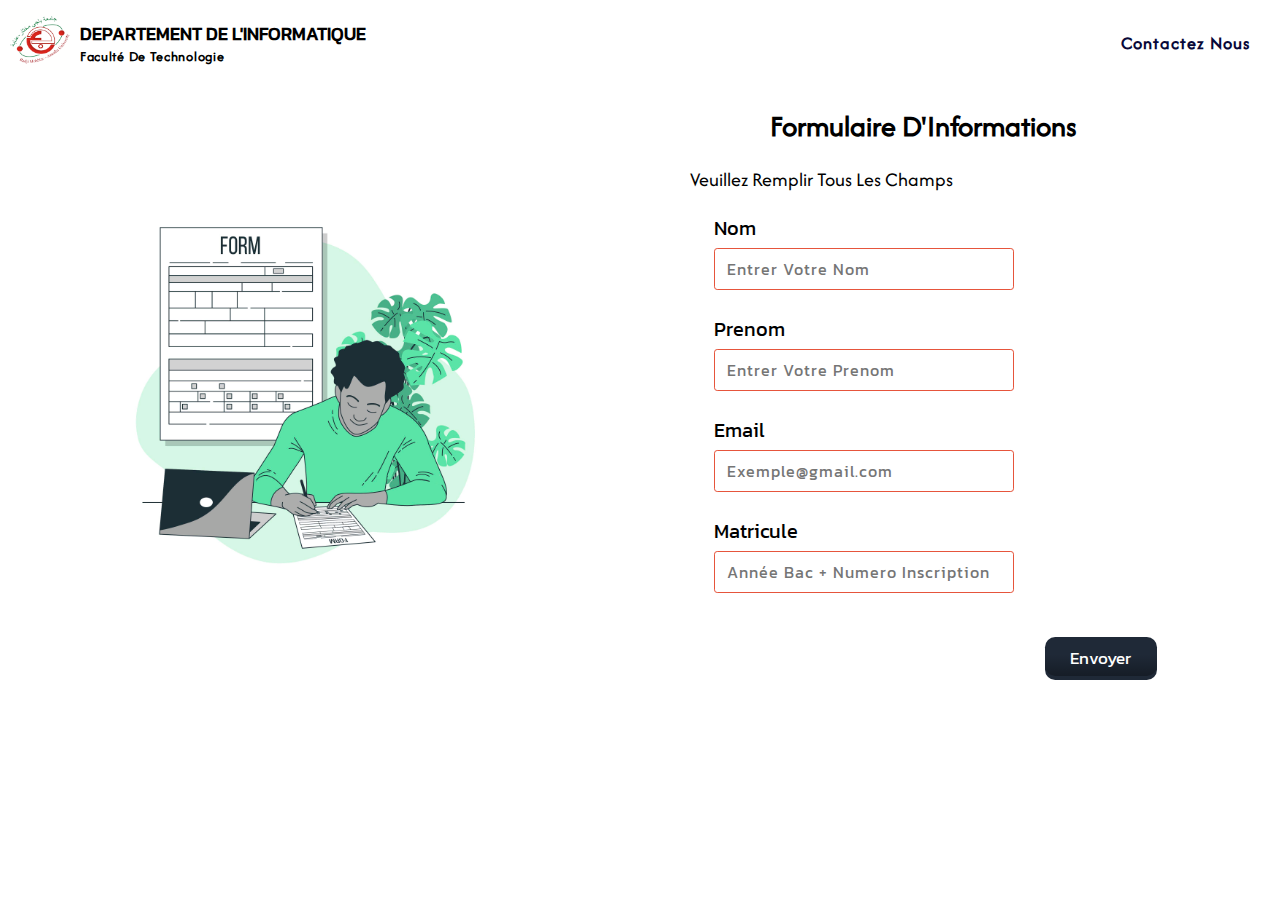
==== index.html @ dd4b0e99 "Final" ====
<!DOCTYPE html>
<html lang="en">
<head>
    <meta charset="UTF-8">
    <meta name="viewport" content="width=device-width, initial-scale=1.0">
    <link rel="stylesheet" href="css/nav.css">
    <link rel="stylesheet" href="css/home.css">
    <link rel="shortcut icon" href="icons/Badji1.png" type="image/x-icon">
    <title>Home</title>
</head>
<body>
    <nav>
        <div id="logo_title">
            <a href="#"><img id="logo" src="../icons/Badji.png" alt=""></a>
            <div>
                <h1>DEPARTEMENT DE L'INFORMATIQUE</h1>
                <h4>Faculté De Technologie</h4>
            </div>
        </div>
        <div id="btn" class="nav_btn" style="align-self: center;">
            <a href="pages/contact.html" id="contactez">Contactez Nous</a>
        </div>

        <img id="open" class="toggle" src="icons/icon-hamburger.svg" alt="">
        <img id="close" src="icons/icon-close.svg" alt="">
    </nav>



    <div class="frame">
        <div class="left">
            <img src="images/1.jpg" alt="">
        </div>
        <div class="right">
            <h2>Formulaire D'Informations</h2>
            <p>Veuillez Remplir Tous Les Champs</p>

            <form id="myForm" action="" method="">
                <div class="inputs">
                    <p class="input-container">
                        <label for="nom">Nom</label>
                        <input type="text" required placeholder="Entrer Votre Nom" name="nom" id="nom" class="input-field" autocomplete="name">
                    </p>
                    <br>
                    <p class="input-container">
                        <label for="prenom">Prenom</label>
                        <input type="text" required placeholder="Entrer Votre Prenom" name="prenom" id="prenom" class="input-field" autocomplete="name">
                    </p>
                    <br>
                    <p class="input-container">
                        <label for="email">Email</label>
                        <input type="email" required placeholder="Exemple@gmail.com" name="email" id="email" class="input-field" autocomplete="name">
                    </p>
                    <br>
                    <p class="input-container">
                        <label for="numIns">Matricule</label>
                        <input type="number" required minlength="8" placeholder="Année Bac + Numero Inscription" name="numIns" id="numIns" class="input-field" autocomplete="name">
                    </p>
                </div>

                <!-- <span id="error">ERROR</span> -->
                <br>
                <div class="btn">
                    <button id="send" type="submit">
                        <span class="transition"></span>
                        <span class="gradient"></span>
                        <span class="label">Envoyer</span>
                    </button>
                </div>
            </form>

        </div>


    </div>
</body>
<script src="js/respNav.js"></script>
<script src="js/formData.js"></script>
</html>
---- css/nav.css ----
::-webkit-scrollbar{
    display: none;
}

@font-face {
    font-family: "MyFont1";
    src: url(../fonts/Kanit-Regular.ttf);
}

@font-face {
    font-family: "MyFont2";
    src: url(../fonts/Afacad-Regular.ttf);
}

*{
    margin: 0;
    padding: 0;
    box-sizing: border-box;
    font-family: "MyFont1";
}




nav{
    padding: 10px;
    display: flex;
    justify-content: space-between;
}

#logo_title{
    display: flex;
    div{
        align-self: center;
    }
    
    h1{
        font-family: "MyFont1";
        align-self: center;
        margin-left: 10px;
        font-size: 18px;
    }
    
    h4{
        font-family: "MyFont2";
        align-self: center;
        margin-left: 10px;
        letter-spacing: 0.7px;
        font-size: 14px;
    }
    
    #logo{
        width: 60px;
        height: 60px;
    }

}

#contactez{
    align-self: center;
    text-decoration: none;
    color: rgb(8, 8, 56);
    font-family: "MyFont2";
    font-size: 18px;
    font-weight: 600;
    letter-spacing: 1px;
    margin-right: 20px;

    &:hover{
        color: #029155;
        transition: all 0.3s ease-in-out;
        transform: scale(1.01);
    }
}


#open,#close{
    position: absolute;
    right: 20px;
    width: 20px;
    height: 20px;
    display: none;
    z-index: 100;
    align-self: center;
}

.active{
    background: rgba(101, 101, 101, 0.395);
    backdrop-filter: blur(10px);
        width: 170px;
        display: block;
        position: absolute;
        top: 10px;
        right: 10px;
        bottom: 10px;
        overflow: hidden;
        border-radius: 1em;
        display: flex;
        flex-direction: column;
        z-index: 99;
        animation: Drop 0.1s linear ;
        animation-iteration-count: 1;
        
        #contactez{
            font-size: 16px;
            margin-top: 80px;            
        }
    }
    @keyframes Drop {
        0%   {right:-180px;}
        10%   {right:-160px;}
        20%   {right:-1400px;}
        30%   {right:-120px;}
        40%   {right:-100px;}
        50%   {right:-80px;}
        60%   {right:-60px;}
        70%   {right:-40px;}
        80%   {right:-20px;}
        90%   {right: 0px;}
        100%  {right:10px;}
    }


    
    

@media screen and (min-width: 317px) and (max-width: 590px) {
    #logo_title{
        h1{
            font-size: 12px;
            font-weight: 600;
            margin-bottom: 5px;
            width:100px;
        }

        h4{
            font-size: 10px;
        }
    }

    .nav_btn{
        display: none;
    }

    #open{
        display: block;
        
    }

}

@media screen and (max-width: 316px){
    #logo_title{
        h1{ 
            width: 80px;
            font-size: 8px;
            font-weight: 600;
        }
        h4{
            font-size: 6px;
        }
    }

    .nav_btn{
        display: none;
    }

    #open{
        display: block;
    }

}
---- css/home.css ----
.frame{
        display: flex;
        justify-content: space-around;
        width: 95%;
        margin: 20px auto;
        
        .left{
            width: 30%;
            align-self: center;
            
            img{
                width: 100%;
            }
        }
        
        .right{
            width: 40%;
            padding-left: 20px;

            h2{
                font-family: "MyFont2";
                font-size: 30px;
                text-align: center;
                margin-bottom: 20px;
            }
            
            p{
                font-family: "MyFont2";
                font-size: 20px;

            }

            .inputs{
                width: 90%;
                margin: 20px auto;
            }

            .input-container {
              --c-text: rgb(50, 50, 80);
              --c-bg: rgb(252, 252, 252);
              --c-outline: rgb(55, 45 , 190);
              display: grid;
              gap: 5px;
              position: relative;
              max-width: 300px;
              font-family: 'Segoe UI', Tahoma, Geneva, Verdana, sans-serif;
              color: black;
            }

            .input-field {
              padding: 0.5em 0.75em;
              border-radius: 0.2em;
              border: 1px solid var(--c-border, currentColor);
              color: var(--c-text);
              font-size: 1rem;
              letter-spacing: 0.1ch;
              width: 100%;
            }

            .input-field:invalid {
              --c-border: rgb(230, 85, 60);
              /* --c-text: rgb(230, 85, 60); */
              --c-outline: rgb(230, 85, 60);
            }

            .input-field:is(:disabled, :read-only) {
              --c-border: rgb(150, 150, 150);
              --c-text: rgb(170, 170, 170);
            }

            .input-field:is(:focus, :focus-visible) {
              outline: 2px solid var(--c-outline);
              outline-offset: 2px;
            }

            input[type="number"]::-webkit-inner-spin-button,
            input[type="number"]::-webkit-outer-spin-button {
                -webkit-appearance: none;
                margin: 0;
            }

            .btn{
                width: 100%;
                display: flex;
                justify-content: end;
            }

            button {
              font-family: ui-monospace, SFMono-Regular, Menlo, Monaco, Consolas, "Liberation Mono", "Courier New", monospace;
              font-size: 17px;
              padding: 0.5em 1.5em;
              font-weight: 500;
              background: #1F2937;
              color: white;
              border: none;
              position: relative;
              overflow: hidden;
              border-radius: 0.6em;
            }

            .gradient {
              position: absolute;
              width: 100%;
              height: 100%;
              left: 0;
              top: 0;
              border-radius: 0.6em;
              margin-top: -0.25em;
              background-image: linear-gradient(rgba(0, 0, 0, 0), rgba(0, 0, 0, 0), rgba(0, 0, 0, 0.3));
            }

            .label {
              position: relative;
              top: -1px;
            }

            .transition {
              transition-timing-function: cubic-bezier(0, 0, 0.2, 1);
              transition-duration: 500ms;
              background-color: rgba(16, 185, 129, 0.6);
              border-radius: 9999px;
              width: 0;
              height: 0;
              position: absolute;
              left: 50%;
              top: 50%;
              transform: translate(-50%, -50%);
            }

            button:hover .transition {
              width: 14em;
              height: 14em;
            }

            button:active {
              transform: scale(0.97);
            }

            

        }
    }


@media screen and (min-width: 317px) and (max-width: 590px) {
    .frame{
        flex-direction: column;
        .left{
            width: 90%;
        }
        .right{
            width: 90%;
        }
    }

}

@media screen and (max-width: 316px){
    .frame{
        flex-direction: column;
        .left{
            width: 90%;
        }
        .right{
            width: 90%;
        }
    }
}
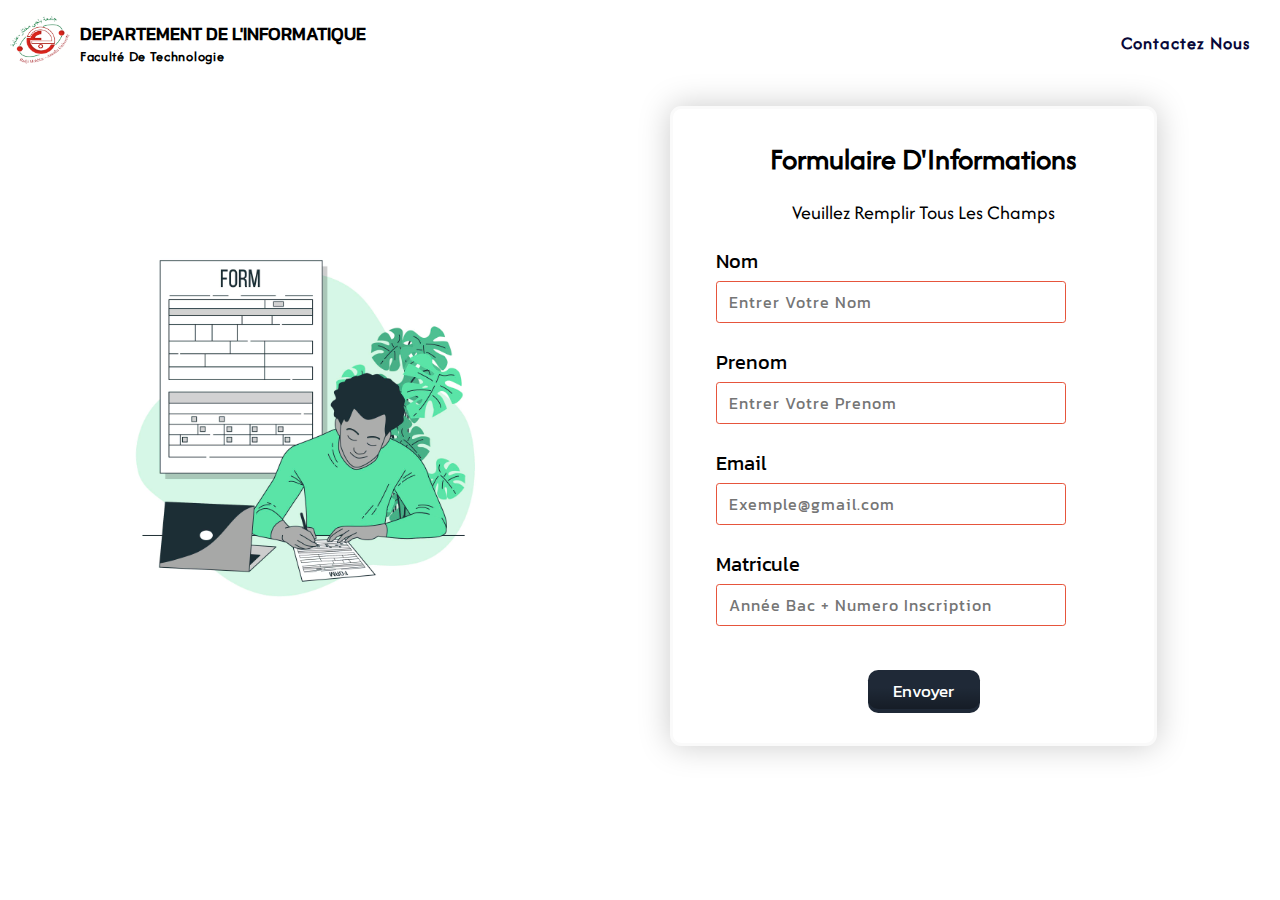
==== commit c6ca3398: "." ====
--- a/index.html
+++ b/index.html
@@ -6,12 +6,12 @@
     <link rel="stylesheet" href="css/nav.css">
     <link rel="stylesheet" href="css/home.css">
     <link rel="shortcut icon" href="icons/Badji1.png" type="image/x-icon">
-    <title>Home</title>
+    <title>Online Exam</title>
 </head>
 <body>
     <nav>
         <div id="logo_title">
-            <a href="#"><img id="logo" src="../icons/Badji.png" alt=""></a>
+            <a href="#"><img id="logo" src="icons/Badji.png" alt=""></a>
             <div>
                 <h1>DEPARTEMENT DE L'INFORMATIQUE</h1>
                 <h4>Faculté De Technologie</h4>
@@ -33,7 +33,7 @@
         </div>
         <div class="right">
             <h2>Formulaire D'Informations</h2>
-            <p>Veuillez Remplir Tous Les Champs</p>
+            <p style="text-align: center;">Veuillez Remplir Tous Les Champs</p>
 
             <form id="myForm" action="" method="">
                 <div class="inputs">
--- a/css/home.css
+++ b/css/home.css
@@ -16,12 +16,22 @@
         .right{
             width: 40%;
             padding-left: 20px;
+            background: rgb(255, 255, 255);
+            border-radius: 0.7em;
+            box-shadow: 0 0 2em #00000035;
+            transition: border 0.5s cubic-bezier(0.175, 0.885, 0.32, 1.275);
+            border: rgb(250, 250, 250) 0.2em solid;
+            /* width: 70%; */
+            /* margin: 20px auto; */
+            /* text-align: center; */
+
+            
 
             h2{
                 font-family: "MyFont2";
                 font-size: 30px;
                 text-align: center;
-                margin-bottom: 20px;
+                margin: 30px 0 20px 0;
             }
             
             p{
@@ -42,7 +52,7 @@
               display: grid;
               gap: 5px;
               position: relative;
-              max-width: 300px;
+              max-width: 350px;
               font-family: 'Segoe UI', Tahoma, Geneva, Verdana, sans-serif;
               color: black;
             }
@@ -82,7 +92,8 @@
             .btn{
                 width: 100%;
                 display: flex;
-                justify-content: end;
+                justify-content: center;
+                margin-bottom: 30px;
             }
 
             button {
@@ -141,6 +152,10 @@
         }
     }
 
+    .right:hover {
+      border: rgb(10, 152, 105) 0.2em solid;
+    }
+
 
 @media screen and (min-width: 317px) and (max-width: 590px) {
     .frame{
@@ -150,6 +165,8 @@
         }
         .right{
             width: 90%;
+            margin: 20px auto;
+            padding: 0;
         }
     }
 
